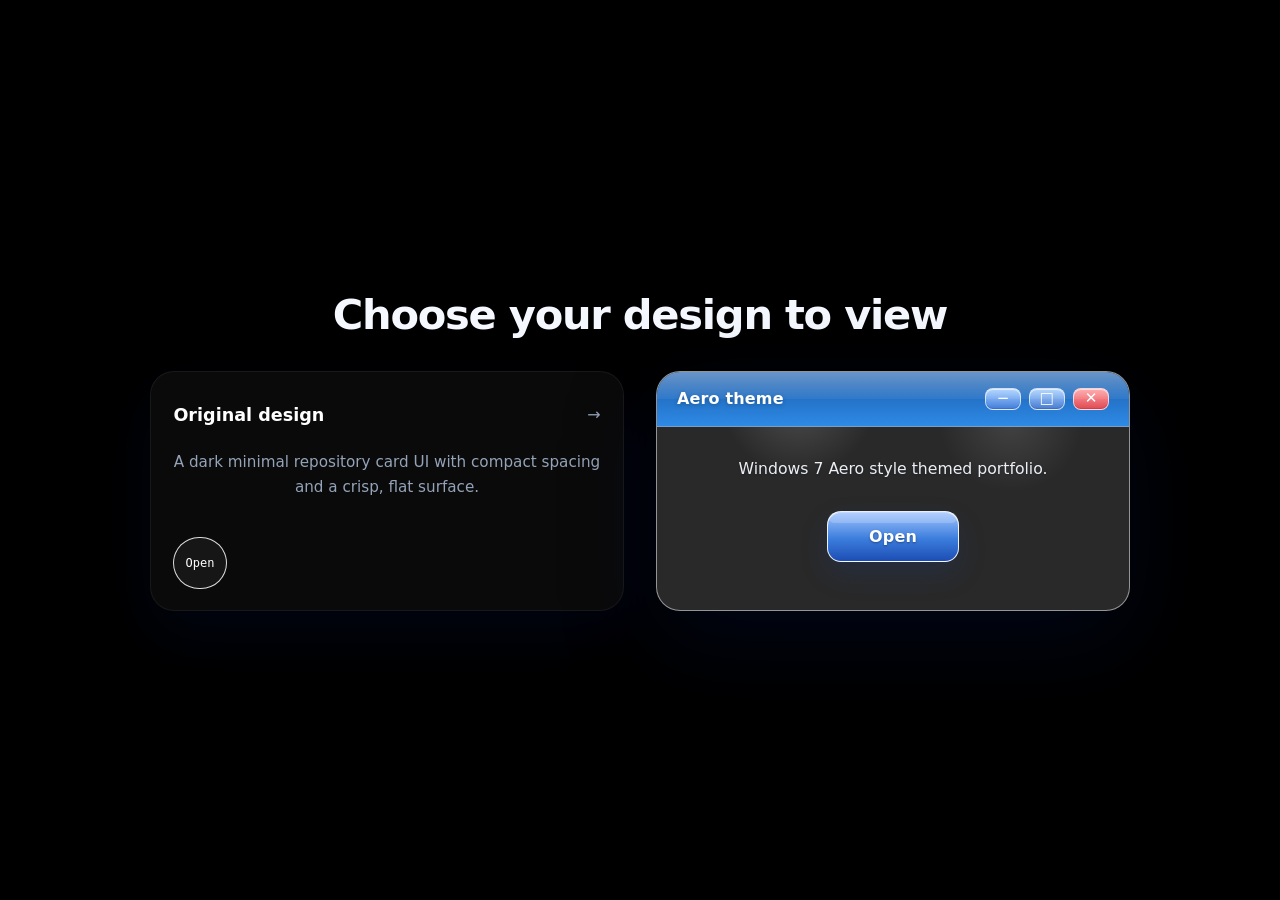
==== design-select.html @ e002b36c "Add files via upload" ====
<!DOCTYPE html>
<html lang="en">
<head>
    <meta charset="UTF-8">
    <meta name="viewport" content="width=device-width, initial-scale=1.0">
    <title>Choose Your Design</title>
    <style>
        :root {
            color: #111;
            box-sizing: border-box;
            font-family: Inter, system-ui, sans-serif;
        }
        *, *::before, *::after { box-sizing: inherit; }
        html, body {
            min-height: 100vh;
            margin: 0;
            background: #000000;
        }
        body {
            display: grid;
            place-items: center;
            padding: 2rem;
        }
        .wrapper {
            width: min(100%, 980px);
            text-align: center;
        }
        h1 {
            margin: 0 0 2rem;
            font-size: clamp(2rem, 4vw, 2.6rem);
            color: #f5f9ff;
            letter-spacing: -0.03em;
            text-shadow: none;
        }
        .cards {
            display: grid;
            grid-template-columns: repeat(2, minmax(0, 1fr));
            gap: 2rem;
            align-items: start;
        }
        .card {
            min-height: 240px;
            padding: 0;
            border-radius: 24px;
            background: rgba(255, 255, 255, 0.16);
            box-shadow: 0 24px 60px rgba(1, 18, 60, 0.28);
            display: grid;
            text-decoration: none;
            color: inherit;
            transition: transform 200ms ease, box-shadow 200ms ease;
            overflow: hidden;
            border: 1px solid rgba(255,255,255,0.18);
            backdrop-filter: blur(14px);
        }
        .card:hover {
            transform: translateY(-4px);
            box-shadow: 0 32px 80px rgba(1, 18, 60, 0.32);
        }
        .card h2 {
            margin: 0 0 0.75rem;
            font-size: 1.35rem;
        }
        .card p {
            margin: 0;
            color: #333;
            font-size: 1rem;
            line-height: 1.75;
        }
        .card.original {
            position: relative;
            padding: 1.3rem 1.4rem;
            background: #0a0a0a;
            border: 1px solid rgba(255, 255, 255, 0.06);
            color: #f8fafc;
            display: grid;
            gap: 0.85rem;
            transition: transform 180ms ease, border-color 180ms ease, background 180ms ease;
        }
        .card.original::before {
            content: '';
            position: absolute;
            inset: -10px;
            border-radius: 28px;
            background: radial-gradient(circle at top left, rgba(14, 165, 233, 0.26), transparent 32%),
                        radial-gradient(circle at bottom right, rgba(34, 211, 238, 0.18), transparent 24%);
            opacity: 0;
            pointer-events: none;
            transition: opacity 180ms ease, transform 180ms ease;
            transform: scale(0.95);
            z-index: -1;
        }
        .card.original:hover {
            transform: translateY(-2px);
            background: rgba(15, 15, 15, 0.96);
            border-color: rgba(14, 165, 233, 0.9);
        }
        .card.original:hover::before {
            opacity: 1;
            transform: scale(1);
        }
        .card.original h2 {
            margin: 0;
            color: #ffffff;
            font-size: 1.1rem;
        }
        .card.original p {
            margin: 0;
            color: #94a3b8;
            font-size: 0.95rem;
            line-height: 1.6;
        }
        .card.original .timestamp {
            color: #6b7280;
            font-size: 0.85rem;
            margin: 0;
        }
        .card.original .repo-header {
            display: flex;
            align-items: center;
            justify-content: space-between;
            gap: 1rem;
        }
        .card.original .repo-title {
            display: flex;
            align-items: center;
            gap: 0.6rem;
            font-weight: 700;
        }
        .card.original .repo-arrow {
            color: #94a3b8;
            font-size: 1rem;
        }
        .card.original .language-pill {
            display: inline-flex;
            align-items: center;
            padding: 0.35rem 0.7rem;
            border-radius: 999px;
            border: 1px solid rgba(255,255,255,0.85);
            color: #ffffff;
            font-size: 0.75rem;
            font-family: ui-monospace, SFMono-Regular, Menlo, Monaco, Consolas, monospace;
            background: rgba(255,255,255,0.05);
            width: fit-content;
        }
        .card.aero {
            position: relative;
            background: rgba(255, 255, 255, 0.16);
            border: 1px solid rgba(255,255,255,0.5);
            box-shadow: 0 30px 90px rgba(2, 18, 58, 0.36);
            overflow: hidden;
        }
        .card.aero::before {
            content: '';
            position: absolute;
            inset: 0;
            background: radial-gradient(circle at 30% 10%, rgba(255,255,255,0.18), transparent 20%),
                        radial-gradient(circle at 75% 20%, rgba(255,255,255,0.12), transparent 18%);
            pointer-events: none;
        }
        .aero-window {
            display: flex;
            flex-direction: column;
            min-height: 100%;
        }
        .titlebar {
            display: flex;
            align-items: center;
            justify-content: space-between;
            padding: 1rem 1.25rem;
            gap: 1rem;
            background: linear-gradient(180deg, #1a5baa 0%, #2e8ae6 100%);
            border-bottom: 1px solid rgba(255,255,255,0.4);
            position: relative;
        }
        .titlebar::after {
            content: '';
            position: absolute;
            inset: 0 0 auto 0;
            height: 50%;
            background: linear-gradient(180deg, rgba(255,255,255,0.35), rgba(255,255,255,0.05));
            pointer-events: none;
        }
        .titlebar h2 {
            margin: 0;
            font-size: 1rem;
            font-weight: 700;
            color: white;
            letter-spacing: 0.01em;
            text-shadow: 0 1px 4px rgba(0,0,0,0.25);
        }
        .window-controls {
            display: flex;
            gap: 0.5rem;
        }
        .window-button {
            width: 36px;
            height: 22px;
            border-radius: 8px;
            display: inline-flex;
            align-items: center;
            justify-content: center;
            position: relative;
            border: 1px solid rgba(255,255,255,0.72);
            box-shadow: inset 0 1px 0 rgba(255,255,255,0.6), inset 0 -1px 0 rgba(0,0,0,0.12);
            color: white;
            font-size: 0.95rem;
            line-height: 1;
        }
        .window-button::before {
            content: '';
            position: absolute;
            inset: 0;
            border-radius: inherit;
            background: linear-gradient(180deg, rgba(255,255,255,0.32), rgba(255,255,255,0.05));
            pointer-events: none;
        }
        .window-button.minimize {
            background: linear-gradient(180deg, #79b6ff 0%, #3574d7 100%);
        }
        .window-button.maximize {
            background: linear-gradient(180deg, #7bb8ff 0%, #3d72cd 100%);
        }
        .window-button.close {
            background: linear-gradient(180deg, #ff7075 0%, #dd3f4a 100%);
        }
        .window-button span {
            position: relative;
            z-index: 1;
        }
        .window-panel {
            padding: 1.75rem 1.5rem 1.5rem;
            color: #eef5ff;
            text-shadow: 0 1px 2px rgba(11, 27, 56, 0.45);
            display: flex;
            flex-direction: column;
            gap: 1rem;
        }
        .window-panel p {
            margin: 0;
            color: rgba(255,255,255,0.92);
            font-size: 0.98rem;
            line-height: 1.8;
        }
        .aero-actions {
            display: flex;
            flex-wrap: wrap;
            justify-content: center;
            gap: 0.9rem;
            margin-top: 0.75rem;
        }
        .action-button {
            min-width: 132px;
            padding: 0.95rem 1.1rem;
            border-radius: 14px;
            border: 1px solid rgba(255,255,255,0.9);
            background: linear-gradient(180deg, #a2c5ff 0%, #3b7ddc 55%, #1d4db4 100%);
            color: white;
            font-weight: 600;
            letter-spacing: 0.01em;
            box-shadow: inset 0 1px 0 rgba(255,255,255,0.35), 0 12px 28px rgba(25, 72, 158, 0.18);
            cursor: default;
            transition: transform 180ms ease, box-shadow 180ms ease, background 180ms ease;
            position: relative;
            display: inline-flex;
            align-items: center;
            justify-content: center;
        }
        .action-button::before {
            content: '';
            position: absolute;
            inset: 1px 1px auto 1px;
            height: 10px;
            border-radius: 8px;
            background: rgba(255,255,255,0.18);
            pointer-events: none;
        }
        .action-button:hover {
            transform: translateY(-1px);
            box-shadow: inset 0 1px 0 rgba(255,255,255,0.4), 0 18px 40px rgba(20, 74, 167, 0.24);
        }
        @media (max-width: 840px) {
            .cards { grid-template-columns: 1fr; }
            .card.original {
                border-color: rgba(14, 165, 233, 0.95);
                box-shadow: none;
            }
        }
        @media (max-width: 640px) {
            .titlebar { flex-direction: column; align-items: flex-start; gap: 0.75rem; }
            .window-controls { align-self: stretch; justify-content: flex-end; }
            .aero-actions { flex-direction: column; }
            .action-button { width: 100%; }
        }
    </style>
</head>
<body>
    <div class="wrapper">
        <h1>Choose your design to view</h1>
        <div class="cards">
            <a class="card original" href="original/index.html">
                <div class="repo-header">
                    <h2 class="repo-title">Original design</h2>
                    <span class="repo-arrow">→</span>
                </div>
                <p>A dark minimal repository card UI with compact spacing and a crisp, flat surface.</p>
                <span class="language-pill">Open</span>
            </a>
            <a class="card aero" href="aero/index.html">
                <div class="aero-window">
                    <div class="titlebar">
                        <h2>Aero theme</h2>
                        <div class="window-controls">
                            <span class="window-button minimize" aria-label="Minimize"><span>−</span></span>
                            <span class="window-button maximize" aria-label="Maximize"><span>□</span></span>
                            <span class="window-button close" aria-label="Close"><span>✕</span></span>
                        </div>
                    </div>
                    <div class="window-panel">
                        <p>Windows 7 Aero style themed portfolio.</p>
                        <div class="aero-actions">
                            <span class="action-button">Open</span>
                        </div>
                    </div>
                </div>
            </a>
        </div>
    </div>
</body>
</html>
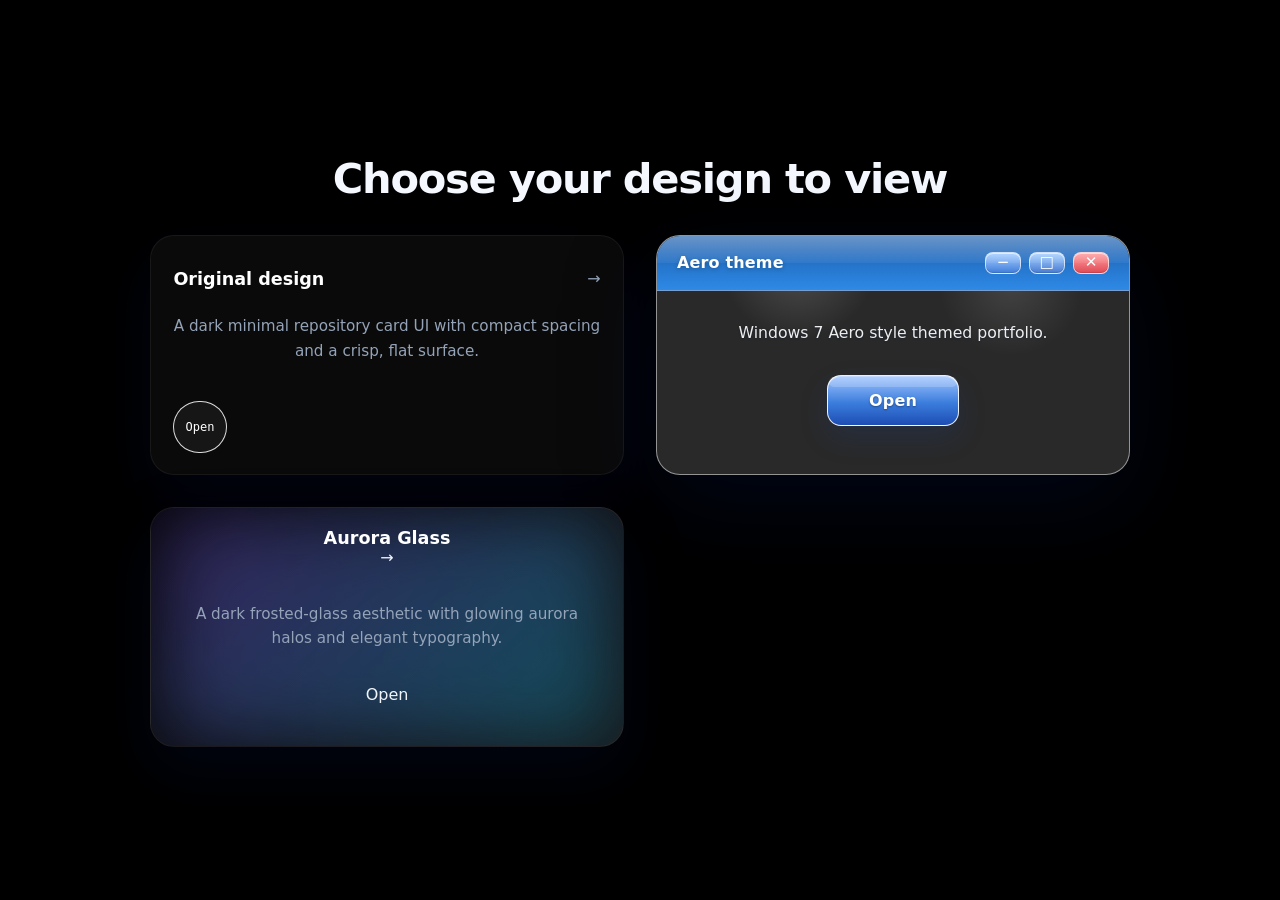
==== commit 0f71ebe2: "Add files via upload" ====
--- a/design-select.html
+++ b/design-select.html
@@ -291,6 +291,116 @@
             .aero-actions { flex-direction: column; }
             .action-button { width: 100%; }
         }
+        .card.aurora {
+            position: relative;
+            padding: 1.3rem 1.4rem;
+            background: #050509;
+            border: 1px solid rgba(255, 255, 255, 0.08);
+            color: #f1f5f9;
+            display: grid;
+            gap: 0.85rem;
+            transition: transform 200ms ease, border-color 200ms ease, background 200ms ease;
+            overflow: hidden;
+        }
+        .card.aurora::before {
+            content: '';
+            position: absolute;
+            inset: -12px;
+            border-radius: 28px;
+            background: radial-gradient(circle at top left, rgba(139, 92, 246, 0.55), transparent 50%),
+                        radial-gradient(circle at bottom right, rgba(6, 182, 212, 0.45), transparent 50%);
+            opacity: 0;
+            pointer-events: none;
+            transition: opacity 250ms ease, transform 250ms ease;
+            transform: scale(0.95);
+            z-index: -1;
+            filter: blur(40px); /* stronger blur for glow */
+        }
+
+        .card.aurora:hover {
+            transform: translateY(-3px);
+            background: rgba(10, 10, 15, 0.96);
+            border-color: rgba(139, 92, 246, 0.8);
+            box-shadow: 0 0 40px rgba(139, 92, 246, 0.4),
+                        0 0 60px rgba(6, 182, 212, 0.3);
+        }
+
+        .card.aurora:hover::before {
+            opacity: 1;
+            transform: scale(1.05);
+        }
+
+        .card.aurora h2 {
+            margin: 0;
+            color: #ffffff;
+            font-size: 1.1rem;
+        }
+
+        .card.aurora p {
+            margin: 0;
+            color: #94a3b8;
+            font-size: 0.95rem;
+            line-height: 1.6;
+        }
+        .card.aurora {
+    position: relative;
+    padding: 1.3rem 1.4rem;
+    border-radius: 24px;
+    background: linear-gradient(135deg, #050509, #18181b);
+    border: 1px solid rgba(255, 255, 255, 0.08);
+    color: #f1f5f9;
+    display: grid;
+    gap: 0.85rem;
+    overflow: hidden;
+    transition: transform 200ms ease, border-color 200ms ease;
+}
+
+/* Animated gradient overlay */
+.card.aurora::before {
+    content: '';
+    position: absolute;
+    inset: 0;
+    border-radius: inherit;
+    background: linear-gradient(
+        135deg,
+        #8b5cf6,
+        #06b6d4,
+        #18181b,
+        #050509
+    );
+    background-size: 300% 300%;
+    animation: auroraShift 8s ease-in-out infinite;
+    opacity: 0.35;
+    filter: blur(40px);
+    z-index: -1;
+}
+
+/* Hover effect intensifies glow */
+.card.aurora:hover::before {
+    opacity: 0.6;
+    filter: blur(60px);
+}
+
+@keyframes auroraShift {
+    0%   { background-position: 0% 50%; }
+    50%  { background-position: 100% 50%; }
+    100% { background-position: 0% 50%; }
+}
+
+.card.aurora h2 {
+    margin: 0;
+    color: #ffffff;
+    font-size: 1.1rem;
+}
+
+.card.aurora p {
+    margin: 0;
+    color: #94a3b8;
+    font-size: 0.95rem;
+    line-height: 1.6;
+}
+
+
     </style>
 </head>
 <body>
@@ -323,6 +433,16 @@
                     </div>
                 </div>
             </a>
+
+            <a class="card aurora" href="aurora/index.html">
+                    <div class="repo-header">
+                        <h2 class="repo-title">Aurora Glass</h2>
+                        <span class="repo-arrow">→</span>
+                    </div>
+                    <p>A dark frosted-glass aesthetic with glowing aurora halos and elegant typography.</p>
+                    <span class="language-pill">Open</span>
+            </a>
+
         </div>
     </div>
 </body>
